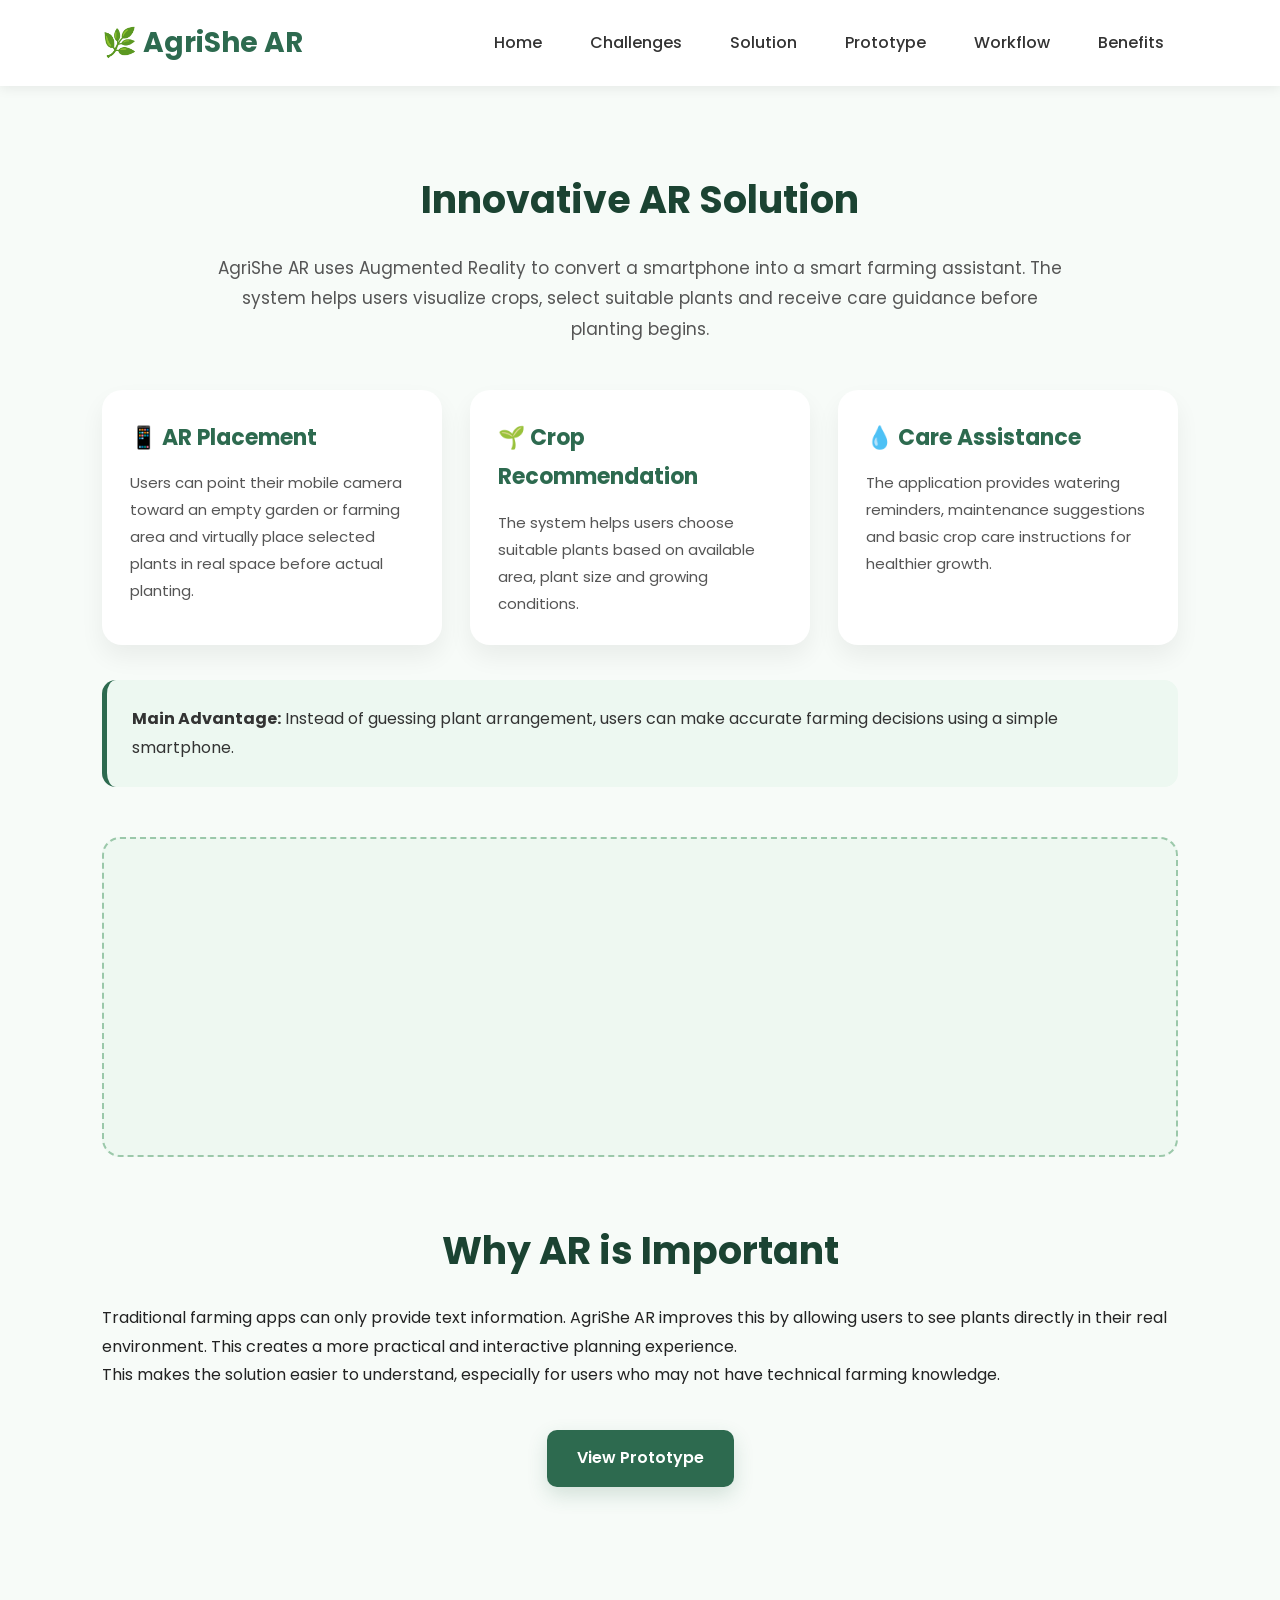
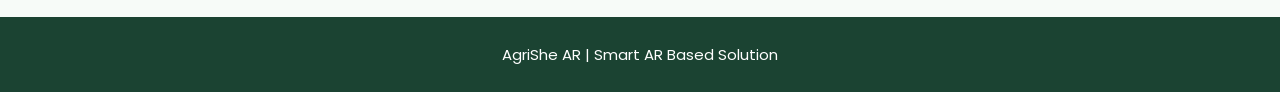
==== solution.html @ 6f2c9e3a "Add files via upload" ====
<!DOCTYPE html>
<html lang="en">
<head>
<meta charset="UTF-8">
<meta name="viewport" content="width=device-width, initial-scale=1.0">
<title>AgriShe AR - Solution</title>
<link rel="stylesheet" href="style.css">
<link href="https://fonts.googleapis.com/css2?family=Poppins:wght@300;400;600;700&display=swap" rel="stylesheet">
</head>
<body>

<header>
<nav>
<div class="logo">🌿 AgriShe AR</div>
<ul>
<li><a href="index.html">Home</a></li>
<li><a href="problem.html">Challenges</a></li>
<li><a href="solution.html">Solution</a></li>
<li><a href="prototype.html">Prototype</a></li>
<li><a href="working.html">Workflow</a></li>
<li><a href="benefits.html">Benefits</a></li>
</ul>
</nav>
</header>

<section class="section">

<h2>Innovative AR Solution</h2>
<p class="section-intro">
AgriShe AR uses Augmented Reality to convert a smartphone into a smart farming assistant. The system helps users visualize crops, select suitable plants and receive care guidance before planting begins.
</p>

<div class="grid">

<div class="card">
<h3>📱 AR Placement</h3>
<p>
Users can point their mobile camera toward an empty garden or farming area and virtually place selected plants in real space before actual planting.
</p>
</div>

<div class="card">
<h3>🌱 Crop Recommendation</h3>
<p>
The system helps users choose suitable plants based on available area, plant size and growing conditions.
</p>
</div>

<div class="card">
<h3>💧 Care Assistance</h3>
<p>
The application provides watering reminders, maintenance suggestions and basic crop care instructions for healthier growth.
</p>
</div>

</div>

<div class="highlight">
<b>Main Advantage:</b> Instead of guessing plant arrangement, users can make accurate farming decisions using a simple smartphone.
</div>

<div class="right" style="margin-top:50px;">
<div class="image-box">
<img src="Screenshot 2026-04-20 184210.png" alt="">
</div>
</div>

<h2 style="margin-top:60px;">Why AR is Important</h2>

<p>
Traditional farming apps can only provide text information. AgriShe AR improves this by allowing users to see plants directly in their real environment. This creates a more practical and interactive planning experience.
</p>

<p>
This makes the solution easier to understand, especially for users who may not have technical farming knowledge.
</p>

<div style="text-align:center; margin-top:40px;">
<a href="prototype.html" class="btn">View Prototype</a>
</div>

</section>

<footer>
<p>AgriShe AR | Smart AR Based Solution</p>
</footer>

</body>
</html>
---- style.css ----
/* =========================
   AgriShe AR - Final Style
========================= */

*{
    margin:0;
    padding:0;
    box-sizing:border-box;
}

body{
    font-family:'Poppins',sans-serif;
    background:#f7fbf8;
    color:#222;
    line-height:1.8;
}

/* Header */
header{
    background:#ffffff;
    box-shadow:0 2px 12px rgba(0,0,0,0.08);
    position:sticky;
    top:0;
    z-index:1000;
}

nav{
    display:flex;
    justify-content:space-between;
    align-items:center;
    padding:18px 8%;
    flex-wrap:wrap;
}

.logo{
    font-size:28px;
    font-weight:700;
    color:#2d6a4f;
}

nav ul{
    list-style:none;
    display:flex;
    gap:20px;
    flex-wrap:wrap;
}

nav ul li a{
    text-decoration:none;
    color:#333;
    font-weight:500;
    padding:8px 14px;
    border-radius:8px;
    transition:0.3s;
}

nav ul li a:hover{
    background:#e9f7ee;
    color:#2d6a4f;
}

/* Hero */
.hero{
    display:flex;
    justify-content:space-between;
    align-items:center;
    gap:50px;
    padding:80px 8%;
    min-height:90vh;
    flex-wrap:wrap;
}

.left,.right{
    flex:1;
    min-width:300px;
}

.left h1{
    font-size:52px;
    color:#1b4332;
    margin-bottom:20px;
    line-height:1.2;
}

.left p{
    font-size:18px;
    color:#555;
    margin-bottom:30px;
}

/* Button */
.btn{
    display:inline-block;
    background:#2d6a4f;
    color:#fff;
    padding:14px 30px;
    text-decoration:none;
    border-radius:10px;
    font-weight:600;
    transition:0.3s;
    box-shadow:0 8px 20px rgba(45,106,79,0.18);
}

.btn:hover{
    background:#1b4332;
    transform:translateY(-3px);
}

/* Sections */
.section{
    padding:80px 8%;
}

.section h2{
    text-align:center;
    font-size:38px;
    color:#1b4332;
    margin-bottom:18px;
}

.section-intro{
    max-width:850px;
    margin:auto;
    text-align:center;
    color:#555;
    margin-bottom:45px;
    font-size:17px;
}

/* Grid */
.grid{
    display:grid;
    grid-template-columns:repeat(auto-fit,minmax(260px,1fr));
    gap:28px;
}

/* Cards */
.card{
    background:#fff;
    padding:28px;
    border-radius:20px;
    box-shadow:0 12px 25px rgba(0,0,0,0.06);
    transition:0.3s;
}

.card:hover{
    transform:translateY(-8px);
}

.card h3{
    color:#2d6a4f;
    margin-bottom:12px;
    font-size:22px;
}

.card p{
    color:#555;
    font-size:15px;
}

/* Highlight */
.highlight{
    margin-top:35px;
    background:#edf8f1;
    padding:25px;
    border-left:5px solid #2d6a4f;
    border-radius:14px;
    color:#333;
}

/* Image placeholders */
.image-box{
    width:100%;
    height:320px;
    border:2px dashed #9bc8aa;
    border-radius:18px;
    background:#eef8f1;
    display:flex;
    justify-content:center;
    align-items:center;
    text-align:center;
    color:#2d6a4f;
    font-weight:600;
    padding:20px;
    margin-bottom:18px;
}

/* Footer */
footer{
    background:#1b4332;
    color:#fff;
    text-align:center;
    padding:24px;
    margin-top:50px;
    font-size:15px;
}

/* Responsive */
@media(max-width:768px){

    .hero{
        padding:60px 6%;
    }

    .section{
        padding:60px 6%;
    }

    .left h1{
        font-size:36px;
    }

    nav{
        padding:16px 6%;
    }

    nav ul{
        gap:10px;
    }

    .image-box{
        height:240px;
    }

    .section h2{
        font-size:30px;
    }
}
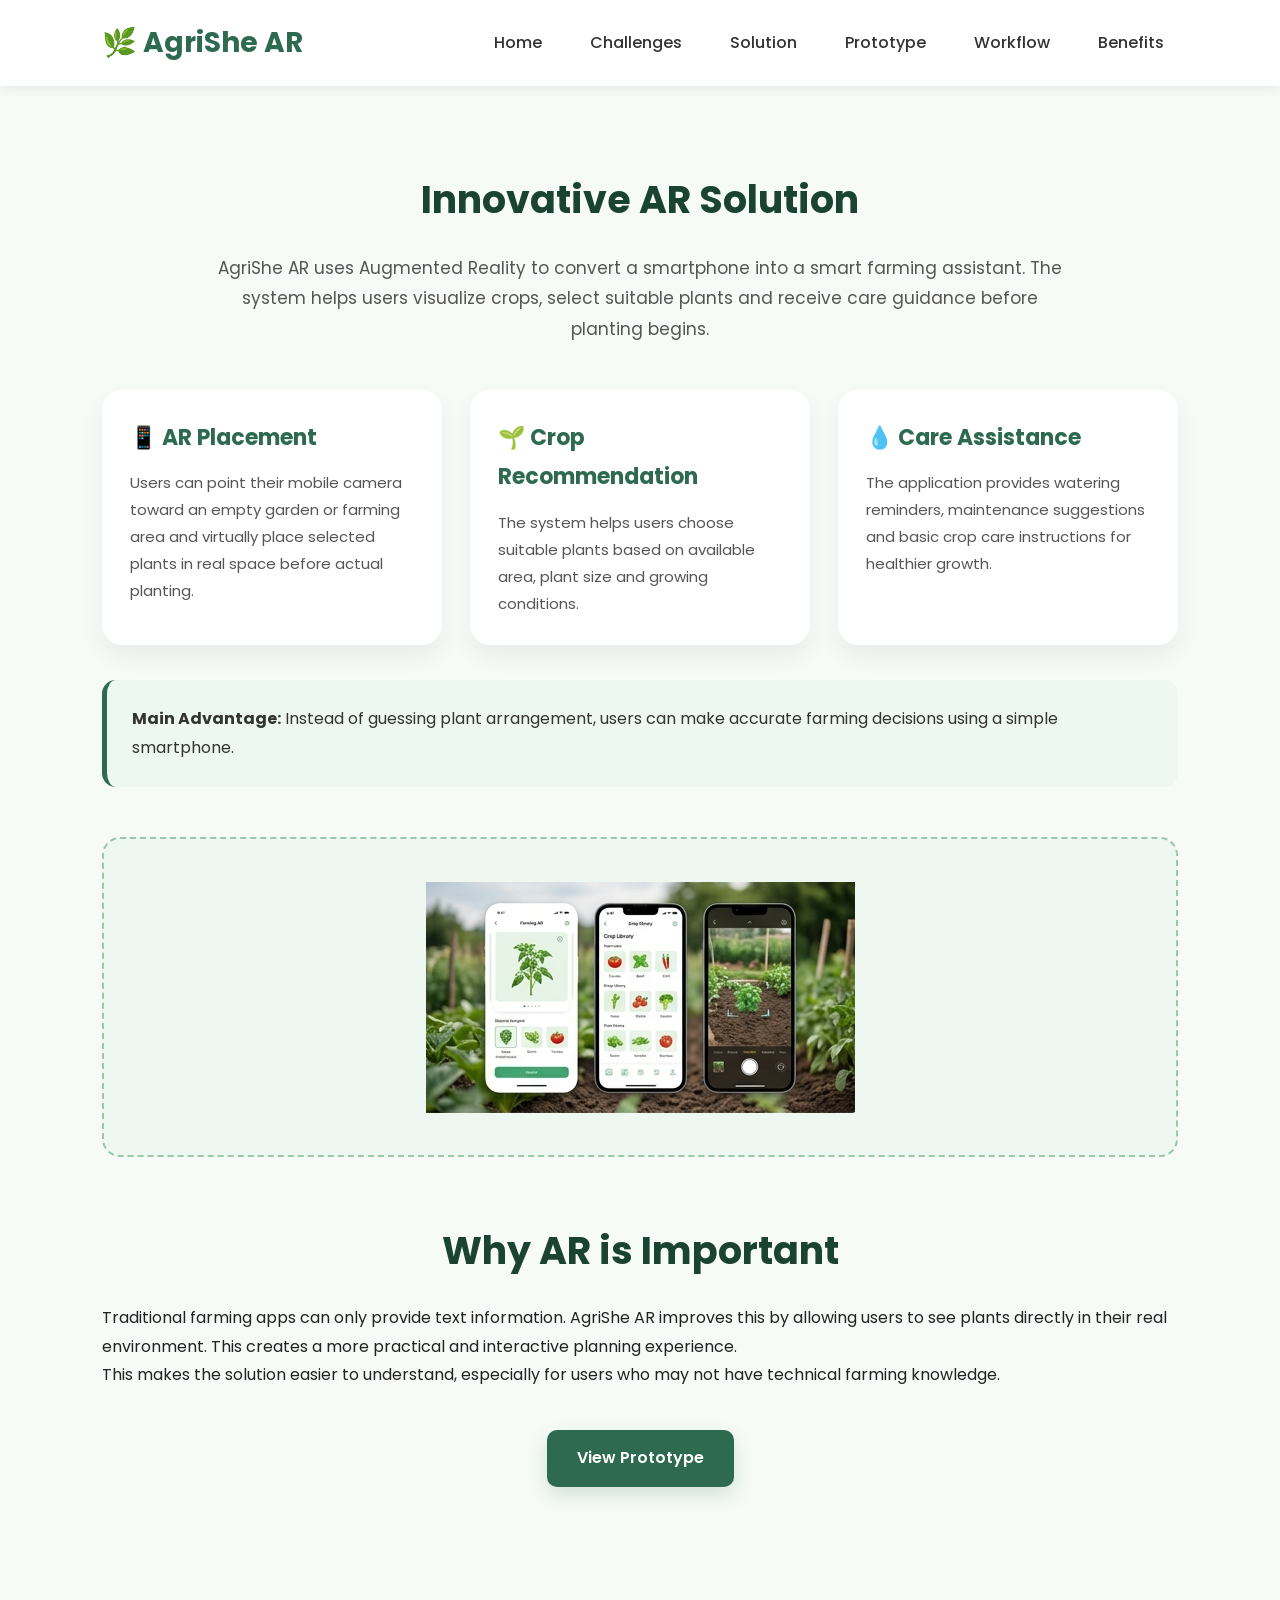
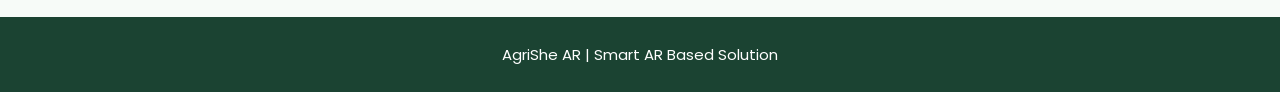
==== commit 01600493: "Fix HTML encoding issues in solution.html" ====
--- a/solution.html
+++ b/solution.html
@@ -61,7 +61,7 @@
 
 <div class="right" style="margin-top:50px;">
 <div class="image-box">
-<img src="Screenshot 2026-04-20 184210.png" alt="">
+<img src="img5.png" alt="">
 </div>
 </div>
 
@@ -86,4 +86,4 @@
 </footer>
 
 </body>
-</html>+</html>
